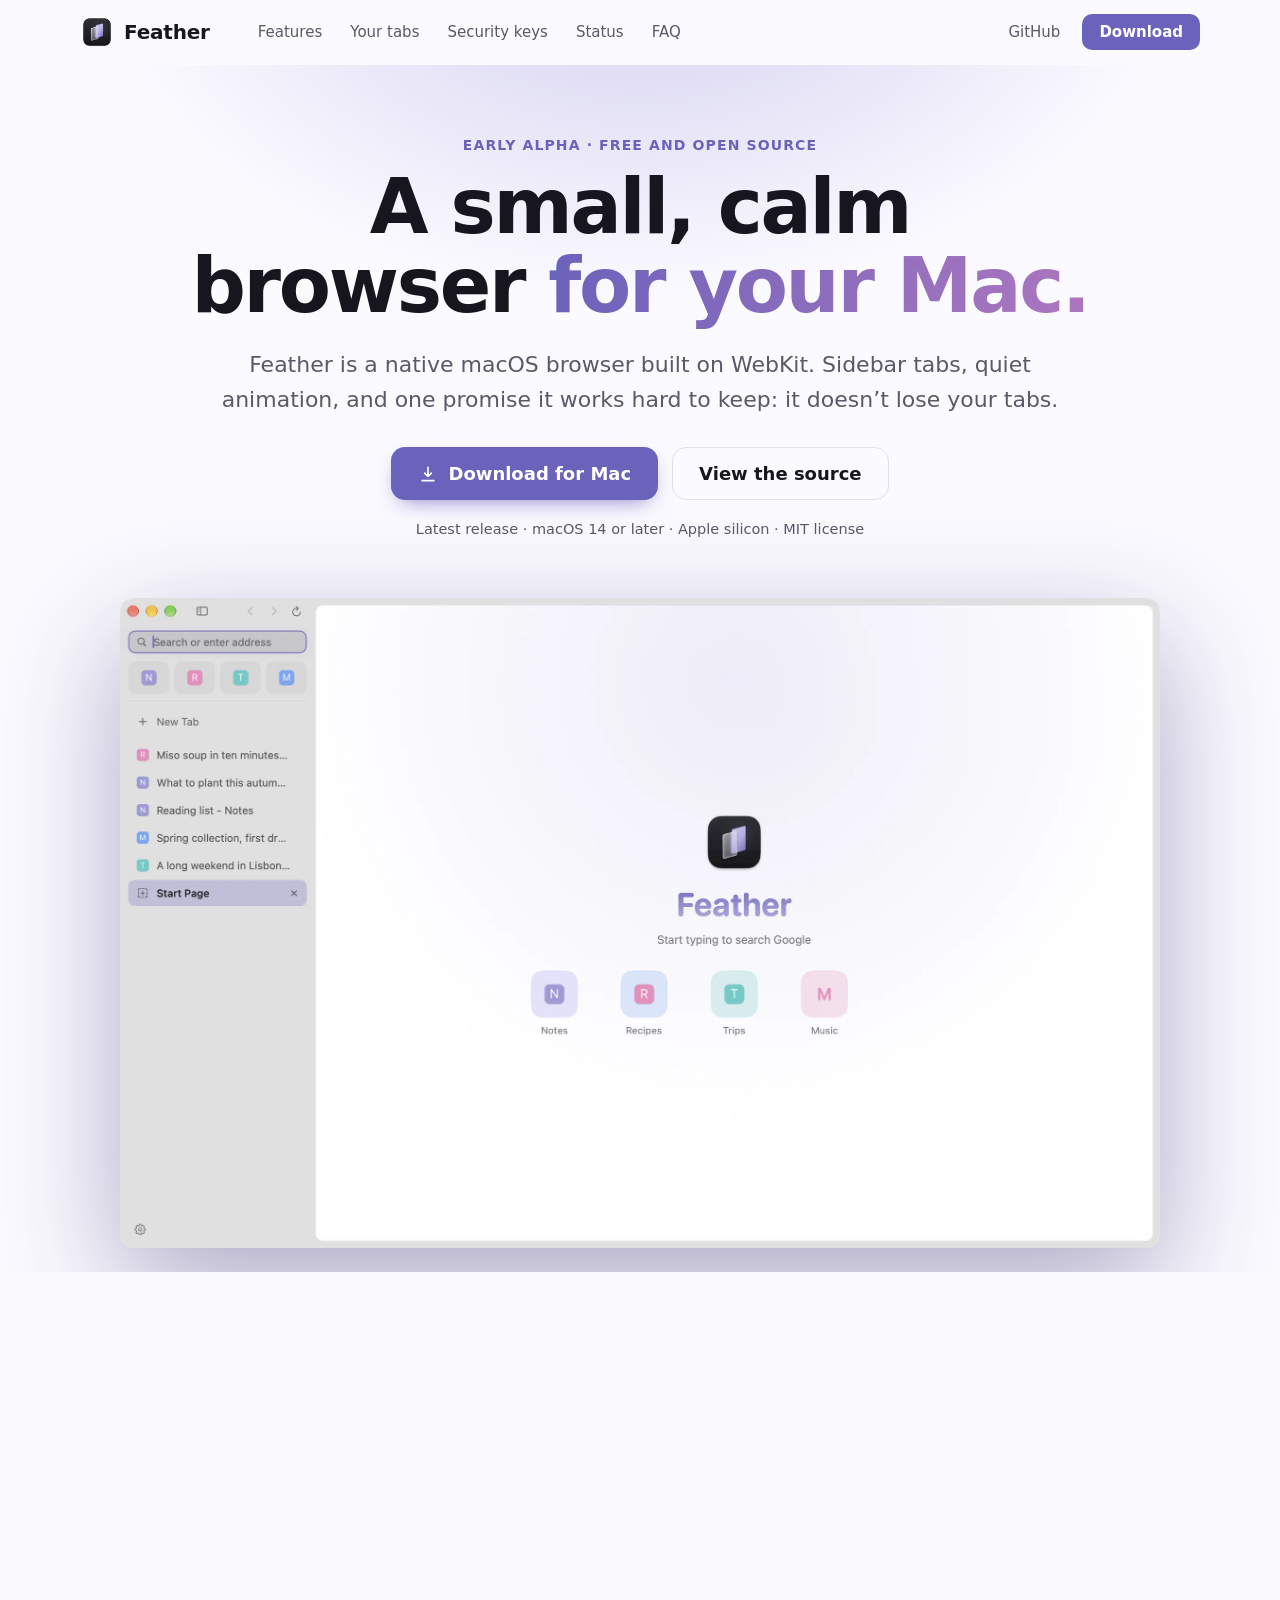
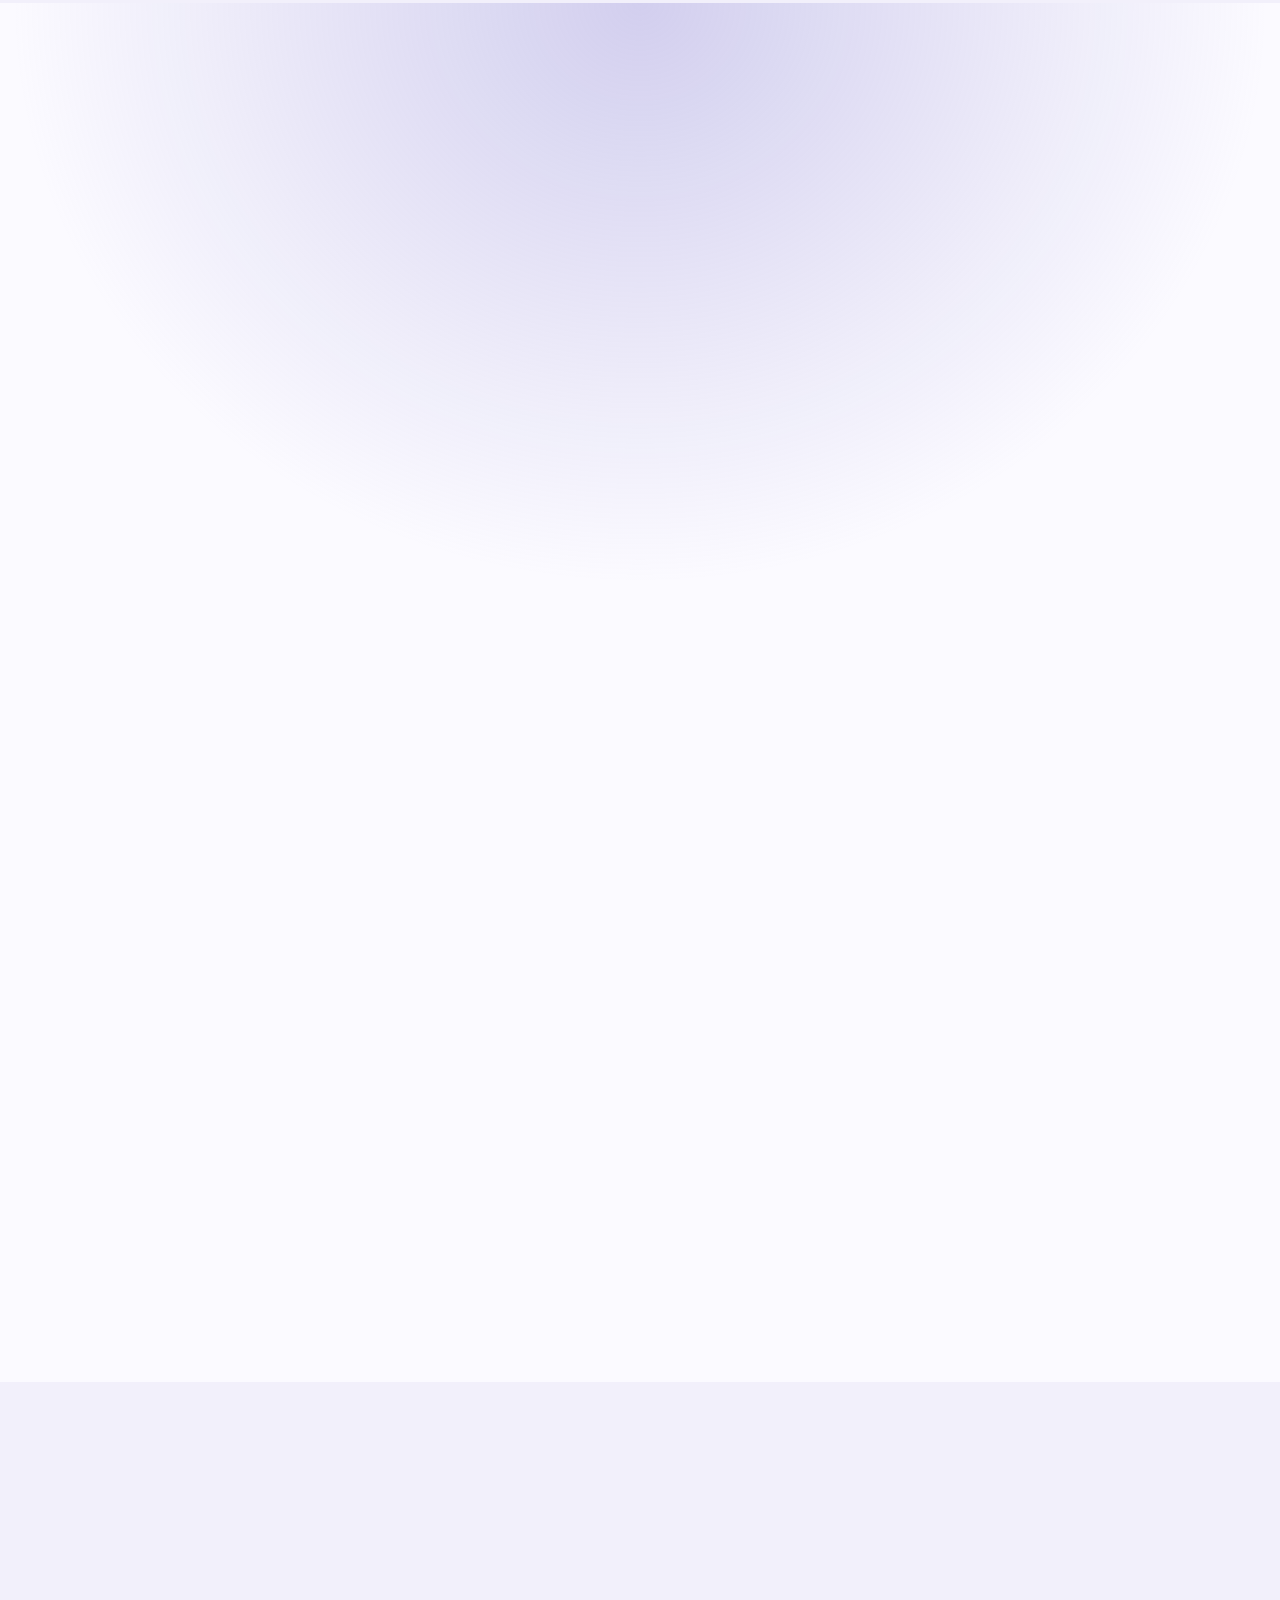
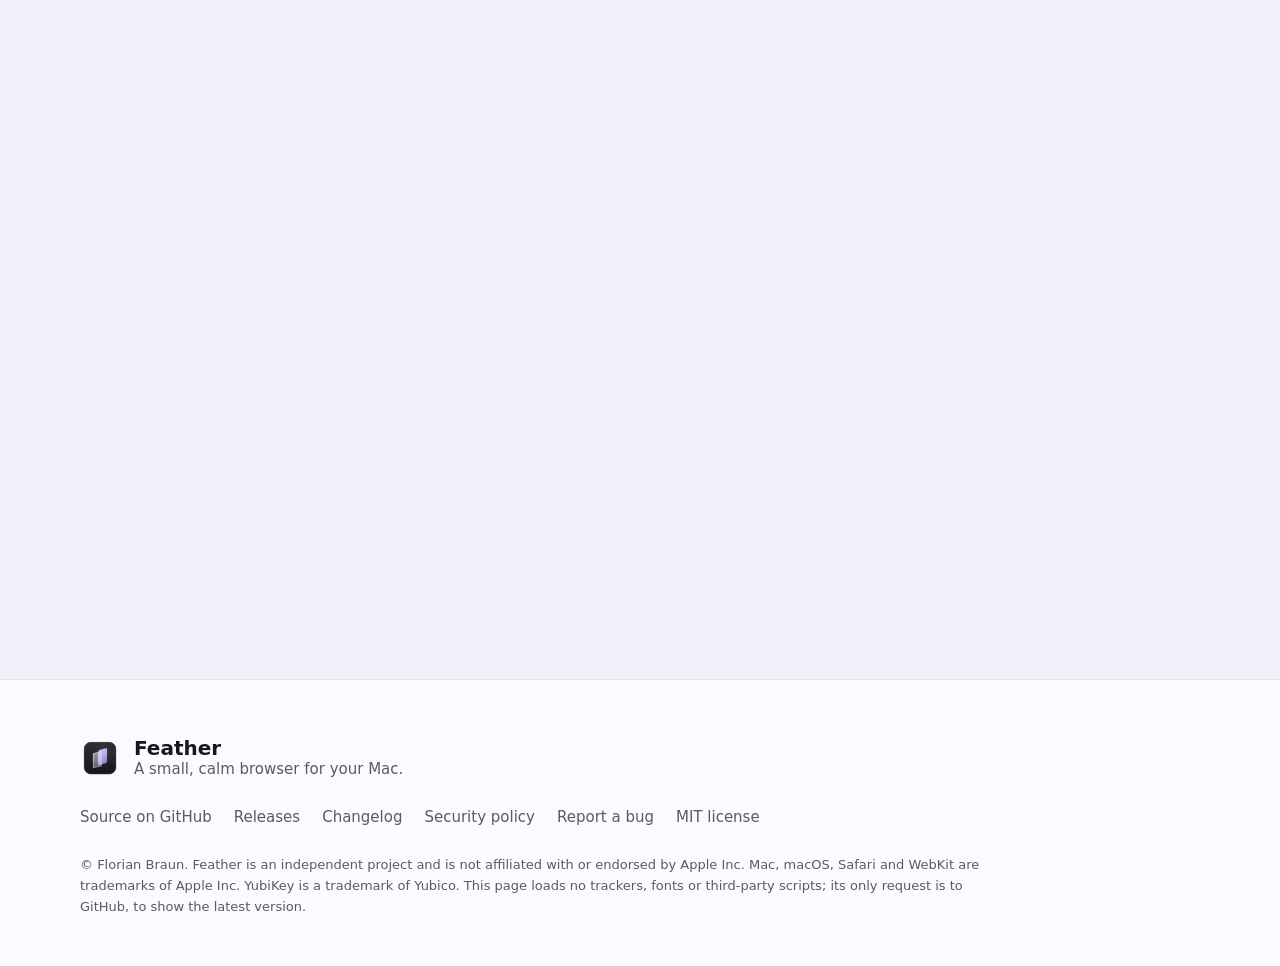
==== site/index.html @ 7b5c023a "Add the Feather website (GitHub Pages) site/ is a plain HTML/CSS/JS page (no frameworks, third-party" ====
<!doctype html>
<html lang="en">
<head>
<meta charset="utf-8">
<meta name="viewport" content="width=device-width, initial-scale=1">
<title>Feather: a small, calm browser for your Mac</title>
<meta name="description" content="Feather is a free, open-source macOS browser built on WebKit, with sidebar tabs, pinned tabs, USB security key support, and sessions designed never to lose your tabs. Early alpha.">
<meta http-equiv="Content-Security-Policy" content="default-src 'none'; img-src 'self'; style-src 'self'; script-src 'self'; connect-src https://api.github.com; base-uri 'none'; form-action 'none'">
<meta name="color-scheme" content="dark light">
<meta name="theme-color" content="#121216" media="(prefers-color-scheme: dark)">
<meta name="theme-color" content="#fbfaff" media="(prefers-color-scheme: light)">
<link rel="canonical" href="https://lumenworksco.github.io/-Feather/">
<link rel="icon" type="image/png" sizes="32x32" href="assets/favicon-32.png">
<link rel="apple-touch-icon" href="assets/apple-touch-icon.png">
<meta property="og:type" content="website">
<meta property="og:title" content="Feather: a small, calm browser for your Mac">
<meta property="og:description" content="Sidebar tabs, quiet animation, and sessions built never to lose your tabs. Free and open source. Early alpha for macOS 14+ on Apple silicon.">
<meta property="og:url" content="https://lumenworksco.github.io/-Feather/">
<meta property="og:image" content="https://lumenworksco.github.io/-Feather/assets/og-image.png">
<meta property="og:image:width" content="1200">
<meta property="og:image:height" content="630">
<meta name="twitter:card" content="summary_large_image">
<link rel="stylesheet" href="style.css">
<script src="boot.js"></script>
<script src="app.js" defer></script>
</head>
<body>
<a class="skip" href="#main">Skip to content</a>

<header class="top" id="top">
  <div class="wrap bar">
    <a class="brand" href="#top" aria-label="Feather, back to top">
      <img src="assets/icon-512.png" width="34" height="34" alt="">
      <span>Feather</span>
    </a>
    <nav aria-label="Main">
      <a href="#features">Features</a>
      <a href="#safety">Your tabs</a>
      <a href="#keys">Security keys</a>
      <a href="#status">Status</a>
      <a href="#faq">FAQ</a>
    </nav>
    <div class="bar-actions">
      <a class="ghost" href="https://github.com/lumenworksco/-Feather" rel="noopener">GitHub</a>
      <a class="btn small" href="#download">Download</a>
    </div>
  </div>
</header>

<main id="main">

<section class="hero">
  <div class="wrap">
    <p class="eyebrow reveal">Early alpha &middot; free and open source</p>
    <h1 class="reveal">A small, calm browser <span class="grad">for your Mac.</span></h1>
    <p class="lead reveal">Feather is a native macOS browser built on WebKit. Sidebar tabs, quiet animation, and one promise it works hard to keep: it doesn&rsquo;t lose your tabs.</p>
    <div class="cta reveal">
      <a class="btn big" href="https://github.com/lumenworksco/-Feather/releases/latest" data-dl rel="noopener">
        <svg viewBox="0 0 24 24" aria-hidden="true"><path d="M12 4v11m0 0-4-4m4 4 4-4M5 20h14"/></svg>
        <span data-dl-label>Download for Mac</span>
      </a>
      <a class="btn big quiet" href="https://github.com/lumenworksco/-Feather" rel="noopener">View the source</a>
    </div>
    <p class="meta reveal"><span data-version>Latest release</span> &middot; macOS 14 or later &middot; Apple silicon &middot; MIT license</p>

    <figure class="shot reveal">
      <picture>
        <source media="(prefers-color-scheme: dark)" srcset="assets/app-dark.webp">
        <img src="assets/app-light.webp" width="2200" height="1375" alt="The Feather window: a sidebar with a row of pinned tabs and a list of open tabs, and the start page showing the Feather icon and four bookmarks.">
      </picture>
    </figure>
  </div>
</section>

<section class="pillars wrap" aria-label="What Feather is about">
  <article class="pillar reveal">
    <div class="ico"><svg viewBox="0 0 24 24" aria-hidden="true"><path d="M12 3 5 6v5c0 4.5 3 8 7 10 4-2 7-5.5 7-10V6l-7-3Z"/><path d="m9 12 2 2 4-4"/></svg></div>
    <h2>It keeps your tabs</h2>
    <p>Quit, crash, force quit: your tabs, pins and history are saved within a fraction of a second, written safely, and backed up. They are there when you come back.</p>
  </article>
  <article class="pillar reveal">
    <div class="ico"><svg viewBox="0 0 24 24" aria-hidden="true"><path d="M12 3v4M12 17v4M3 12h4M17 12h4M6 6l2.5 2.5M15.5 15.5 18 18M18 6l-2.5 2.5M8.5 15.5 6 18"/></svg></div>
    <h2>Memory-conscious by design</h2>
    <p>Tabs you haven&rsquo;t looked at in a while are unloaded and reload when you return, never while playing media, using the camera, or holding text you haven&rsquo;t sent. <span class="soft">No benchmarks yet, so no claims.</span></p>
  </article>
  <article class="pillar reveal">
    <div class="ico"><svg viewBox="0 0 24 24" aria-hidden="true"><rect x="4" y="10" width="16" height="10" rx="3"/><path d="M8 10V7a4 4 0 0 1 8 0v3"/></svg></div>
    <h2>Native and private</h2>
    <p>Swift and SwiftUI on Apple&rsquo;s own WebKit. No accounts, no analytics, no telemetry, no third-party code. It runs inside the macOS App Sandbox.</p>
  </article>
</section>

<section class="section" id="features">
  <div class="wrap">
    <h2 class="section-title reveal">Everything you need, nothing in the way</h2>
    <p class="section-sub reveal">A focused set of features, done carefully.</p>
    <div class="grid">
      <article class="card reveal">
        <div class="ico"><svg viewBox="0 0 24 24" aria-hidden="true"><rect x="3" y="4" width="18" height="16" rx="3"/><path d="M9 4v16"/></svg></div>
        <h3>Sidebar and pinned tabs</h3>
        <p>Tabs live in a sidebar. Pinned tabs sit in an icon grid at the top: drag a tab onto it to pin, drag to reorder, drag back to unpin.</p>
      </article>
      <article class="card reveal">
        <div class="ico"><svg viewBox="0 0 24 24" aria-hidden="true"><rect x="3" y="7" width="18" height="10" rx="5"/><circle cx="8.5" cy="12" r="1.6"/><path d="M13 12h4"/></svg></div>
        <h3>One address bar</h3>
        <p>URLs and searches in one place. It takes focus on every new tab, and a click selects the whole address so you can just type.</p>
      </article>
      <article class="card reveal">
        <div class="ico"><svg viewBox="0 0 24 24" aria-hidden="true"><path d="M20 11a8 8 0 1 0-2.3 5.7"/><path d="M20 5v6h-6"/></svg></div>
        <h3>Crash-safe sessions</h3>
        <p>Rolling backups, quarantine for damaged files, and <em>History &gt; Restore Previous Session</em> to undo a mistaken mass-close.</p>
      </article>
      <article class="card reveal">
        <div class="ico"><svg viewBox="0 0 24 24" aria-hidden="true"><circle cx="8" cy="15" r="3.5"/><path d="m10.5 12.5 9.5-9.5M16 7l2.5 2.5M13.5 9.5 15 11"/></svg></div>
        <h3>USB security keys</h3>
        <p>Sign in and register with a YubiKey or other FIDO2 key, PIN included. Apple doesn&rsquo;t offer this to third-party browsers, so Feather speaks to the key itself.</p>
      </article>
      <article class="card reveal">
        <div class="ico"><svg viewBox="0 0 24 24" aria-hidden="true"><path d="M12 4v11m0 0-4-4m4 4 4-4M5 20h14"/></svg></div>
        <h3>Updates inside the app</h3>
        <p>Feather finds new versions, verifies the owner&rsquo;s signature, and installs with one click, then reopens with your tabs. Nothing happens without your click.</p>
      </article>
      <article class="card reveal">
        <div class="ico"><svg viewBox="0 0 24 24" aria-hidden="true"><circle cx="12" cy="12" r="4"/><path d="M12 3v2M12 19v2M3 12h2M19 12h2M5.6 5.6 7 7M17 17l1.4 1.4M18.4 5.6 17 7M7 17l-1.4 1.4"/></svg></div>
        <h3>Quiet, considered motion</h3>
        <p>Animations that respond to what you do, in light and dark. They switch off with macOS <em>Reduce Motion</em>.</p>
      </article>
      <article class="card reveal">
        <div class="ico"><svg viewBox="0 0 24 24" aria-hidden="true"><path d="m5 13 4 4L19 7"/></svg></div>
        <h3>The everyday basics</h3>
        <p>Bookmarks, local-only history, downloads, find in page, per-site zoom, printing, file upload, and camera, microphone and location prompts.</p>
      </article>
      <article class="card reveal">
        <div class="ico"><svg viewBox="0 0 24 24" aria-hidden="true"><circle cx="12" cy="12" r="9"/><path d="M3 12h18M12 3c3 3.2 3 14.8 0 18M12 3c-3 3.2-3 14.8 0 18"/></svg></div>
        <h3>Default-browser ready</h3>
        <p>Make Feather your default browser and links from other apps open in it. It opens local HTML files too.</p>
      </article>
    </div>
  </div>
</section>

<section class="section alt" id="safety">
  <div class="wrap split">
    <div>
      <p class="eyebrow reveal">The one thing it is serious about</p>
      <h2 class="section-title left reveal">Your tabs are not lost.</h2>
      <p class="section-sub left reveal">Browsers crash, Macs restart, batteries die. Feather is built around the idea that what you had open should still be there afterwards.</p>
      <ul class="ticks reveal">
        <li><strong>Saved almost instantly.</strong> Within about a quarter of a second of any change, and again on quit, sleep and shutdown.</li>
        <li><strong>Written safely.</strong> Each save goes to a temporary file, is forced to disk, read back and compared, and only then renamed into place.</li>
        <li><strong>Always a way back.</strong> The previous save is kept, backups roll every ten minutes and before a sudden drop in tab count.</li>
        <li><strong>Nothing unreadable is ever overwritten.</strong> A damaged file is set aside, Feather restores from the last good copy, and it tells you.</li>
        <li><strong>One bad tab costs one tab.</strong> A problem with a single entry never takes the rest down with it.</li>
      </ul>
    </div>
    <aside class="note reveal">
      <h3>Tested, and where the limits are</h3>
      <p>Tested by force-quitting, quitting, damaging the session files in a dozen different ways, and restoring copies of a real session.</p>
      <p>Not saved: text you typed into a web form but didn&rsquo;t send, and a page&rsquo;s JavaScript state. Not tested: a power cut in the middle of a save.</p>
    </aside>
  </div>
</section>

<section class="section" id="keys">
  <div class="wrap split flip">
    <figure class="keyshot reveal">
      <img src="assets/securitykey.webp" width="672" height="343" alt="Feather&rsquo;s security key sheet: a key icon, the words Insert your security key, the site that is asking, and a Cancel button.">
    </figure>
    <div>
      <p class="eyebrow reveal">Sign-in</p>
      <h2 class="section-title left reveal">Your YubiKey works here.</h2>
      <p class="section-sub left reveal">WebKit doesn&rsquo;t offer security keys to third-party browsers without an Apple entitlement. Feather talks to USB FIDO2 keys directly instead, and always shows which site is asking.</p>
      <ul class="ticks reveal">
        <li>Register and sign in with a USB security key, with or without a PIN.</li>
        <li>The site&rsquo;s identity is checked against the page&rsquo;s real address and the Public Suffix List, and only secure pages can ask.</li>
        <li>Wrong PINs are never retried for you, and the sheet shows how many attempts are left.</li>
      </ul>
      <p class="fine reveal">Tested with a real YubiKey (firmware 5.7.4), results verified by Yubico&rsquo;s python-fido2. iCloud passkeys, Touch ID, and NFC or Bluetooth keys are not supported; they need an Apple program Feather isn&rsquo;t part of.</p>
    </div>
  </div>
</section>

<section class="section alt" id="status">
  <div class="wrap">
    <h2 class="section-title reveal">An honest early alpha</h2>
    <p class="section-sub reveal">Feather is made by one person and tested on one Mac. Here is where it stands.</p>
    <div class="trio">
      <article class="panel good reveal">
        <h3>Works today</h3>
        <ul>
          <li>Daily browsing with sidebar and pinned tabs</li>
          <li>Crash-safe sessions and backups</li>
          <li>USB security keys, with PIN</li>
          <li>Signed in-app updates</li>
          <li>Bookmarks, history, downloads, find, zoom, print</li>
          <li>Dark and light, with considered motion</li>
        </ul>
      </article>
      <article class="panel reveal">
        <h3>Not built yet</h3>
        <ul>
          <li>Password manager and AutoFill</li>
          <li>Extensions</li>
          <li>Ad and tracker blocking</li>
          <li>Private browsing</li>
          <li>A download list, sync, multiple windows</li>
          <li>Intel Macs (Apple silicon only)</li>
        </ul>
      </article>
      <article class="panel reveal">
        <h3>Not tested</h3>
        <ul>
          <li>Other Macs and macOS versions (built for 14+, run on one)</li>
          <li>Memory use compared with other browsers</li>
          <li>Video calls and printing</li>
          <li>Apps installed from a browser download, when updating</li>
        </ul>
      </article>
    </div>
  </div>
</section>

<section class="section download" id="download">
  <div class="wrap">
    <div class="dl-card reveal">
      <img src="assets/icon-512.png" width="96" height="96" alt="" class="dl-icon">
      <h2>Get Feather</h2>
      <p class="dl-version"><strong data-version>Latest release</strong><span data-size></span><span data-date></span></p>
      <div class="cta center">
        <a class="btn big" href="https://github.com/lumenworksco/-Feather/releases/latest" data-dl rel="noopener">
          <svg viewBox="0 0 24 24" aria-hidden="true"><path d="M12 4v11m0 0-4-4m4 4 4-4M5 20h14"/></svg>
          <span data-dl-label>Download for Mac</span>
        </a>
      </div>
      <p class="fine">Free &middot; MIT license &middot; macOS 14 or later &middot; Apple silicon only</p>
      <p class="sha" data-sha-row hidden>SHA-256 <code data-sha></code> <button type="button" class="copy" data-copy>Copy</button></p>
    </div>

    <div class="steps">
      <h3 class="reveal">Opening it the first time</h3>
      <p class="reveal">Feather is signed ad hoc and not notarized, because notarization needs a paid Apple Developer account. macOS will say it can&rsquo;t verify the app, and asks you once to allow it.</p>
      <ol class="reveal">
        <li><span>1</span><div><strong>Unzip and move it.</strong> Drag <em>Feather.app</em> to your Applications folder.</div></li>
        <li><span>2</span><div><strong>Try to open it once.</strong> macOS will refuse and say it can&rsquo;t be verified.</div></li>
        <li><span>3</span><div><strong>Allow it.</strong> Open <em>System Settings &gt; Privacy &amp; Security</em>, scroll to the message about Feather, and click <em>Open Anyway</em>.</div></li>
      </ol>
      <div class="two">
        <div class="mini reveal">
          <h4>Already using Feather?</h4>
          <p>Choose <em>Feather &gt; Check for Updates&hellip;</em>. From version 0.1.3, Feather updates itself with one click.</p>
        </div>
        <div class="mini reveal">
          <h4>Prefer to build it yourself?</h4>
          <p>You need Xcode and <a href="https://github.com/yonaskolb/XcodeGen" rel="noopener">XcodeGen</a>.</p>
          <pre><code>git clone https://github.com/lumenworksco/-Feather.git Feather
cd Feather
xcodegen generate
xcodebuild -project Feather.xcodeproj \
  -scheme Feather -configuration Release \
  -derivedDataPath build build</code></pre>
        </div>
      </div>
    </div>
  </div>
</section>

<section class="section alt" id="faq">
  <div class="wrap narrow">
    <h2 class="section-title reveal">Questions</h2>
    <div class="faq">
      <details class="reveal"><summary>Is Feather free?</summary><p>Yes. It is open source under the MIT license, with no accounts, ads or paid tier.</p></details>
      <details class="reveal"><summary>Is it safe to run an app macOS can&rsquo;t verify?</summary><p>macOS shows that warning because Apple hasn&rsquo;t reviewed the app, not because anything was found wrong with it. The honest answer is that you are trusting an individual developer. You can check the SHA-256 shown above, read every line of the source, or build Feather yourself with the steps above. Updates are signed with a key only the developer holds.</p></details>
      <details class="reveal"><summary>Is it built on Chrome or Firefox?</summary><p>No. Feather uses WebKit, the same engine as Safari, through Apple&rsquo;s own <code>WKWebView</code>. The browser around it is written in Swift and SwiftUI.</p></details>
      <details class="reveal"><summary>What does Feather send over the network?</summary><p>The pages you open. It also downloads the small icon of each site you visit, to show it in your tabs, and asks GitHub for the newest release about once a day (you can switch that off in Settings). The address bar searches Google. There are no analytics, accounts or telemetry. Tabs, history and bookmarks stay on your Mac.</p></details>
      <details class="reveal"><summary>Will it support extensions or passwords?</summary><p>Not yet. A password manager, ad and tracker blocking, private browsing and extensions are all on the list, in no promised order.</p></details>
      <details class="reveal"><summary>Why only Apple silicon and macOS 14?</summary><p>It is built and tested on a single Apple silicon Mac, and Feather doesn&rsquo;t offer an Intel build yet. It is meant to run on macOS 14 or later but hasn&rsquo;t been tried on other versions.</p></details>
      <details class="reveal"><summary>Is it lighter than Safari or Chrome?</summary><p>It is designed to be easy on memory, with unloading of tabs you aren&rsquo;t using, but nobody has measured it against other browsers yet. Until that is done, Feather makes no claim.</p></details>
      <details class="reveal"><summary>How do updates work, and can I trust them?</summary><p>Each release carries a manifest signed with a private key kept only by the developer. Feather has the matching public key built in and ignores anything that doesn&rsquo;t verify, so a compromised download page alone can&rsquo;t push an update. A small helper installs it after checking everything again, and rolls back if the new version doesn&rsquo;t start. See the <a href="https://github.com/lumenworksco/-Feather#updates" rel="noopener">README</a> for the details.</p></details>
      <details class="reveal"><summary>I found a bug, or a security problem.</summary><p>Bugs are welcome as <a href="https://github.com/lumenworksco/-Feather/issues" rel="noopener">issues on GitHub</a>. For security problems, please use GitHub&rsquo;s private <em>Report a vulnerability</em> option on the repository&rsquo;s Security tab instead of a public issue.</p></details>
    </div>
  </div>
</section>

</main>

<footer class="foot">
  <div class="wrap">
    <div class="foot-brand">
      <img src="assets/icon-512.png" width="40" height="40" alt="">
      <div><strong>Feather</strong><span>A small, calm browser for your Mac.</span></div>
    </div>
    <nav aria-label="Project links">
      <a href="https://github.com/lumenworksco/-Feather" rel="noopener">Source on GitHub</a>
      <a href="https://github.com/lumenworksco/-Feather/releases" rel="noopener">Releases</a>
      <a href="https://github.com/lumenworksco/-Feather/blob/main/CHANGELOG.md" rel="noopener">Changelog</a>
      <a href="https://github.com/lumenworksco/-Feather/blob/main/SECURITY.md" rel="noopener">Security policy</a>
      <a href="https://github.com/lumenworksco/-Feather/issues" rel="noopener">Report a bug</a>
      <a href="https://github.com/lumenworksco/-Feather/blob/main/LICENSE" rel="noopener">MIT license</a>
    </nav>
    <p class="legal">&copy; Florian Braun. Feather is an independent project and is not affiliated with or endorsed by Apple Inc. Mac, macOS, Safari and WebKit are trademarks of Apple Inc. YubiKey is a trademark of Yubico. This page loads no trackers, fonts or third-party scripts; its only request is to GitHub, to show the latest version.</p>
  </div>
</footer>

</body>
</html>
---- site/style.css ----
/* Feather website. No frameworks, no web fonts, no third-party anything.
   Tokens first; both themes follow the system setting. */
:root {
  color-scheme: light dark;
  --bg: #fbfaff;
  --bg-alt: #f2f0fb;
  --surface: #ffffff;
  --surface-2: #f4f2fc;
  --text: #17161f;
  --muted: #5b5968;
  --border: rgba(40, 32, 90, .12);
  --accent: #6a62bb;          /* links, icons: 5.3:1 on --bg */
  --accent-soft: rgba(106, 98, 187, .12);
  --btn: #6a62bb;
  --btn-text: #ffffff;
  --btn-hover: #5a52ab;
  --glow: rgba(160, 154, 218, .45);
  --shadow: 0 24px 60px -18px rgba(60, 50, 140, .35), 0 8px 24px -12px rgba(40, 30, 100, .25);
  --radius: 18px;
  --display: ui-rounded, "SF Pro Rounded", system-ui, -apple-system, "Segoe UI", sans-serif;
  --body: system-ui, -apple-system, "Segoe UI", Roboto, sans-serif;
  --mono: ui-monospace, "SF Mono", Menlo, Consolas, monospace;
}
@media (prefers-color-scheme: dark) {
  :root {
    --bg: #121216;
    --bg-alt: #17171d;
    --surface: #1c1c23;
    --surface-2: #23232c;
    --text: #ececf2;
    --muted: #a6a6b4;
    --border: rgba(255, 255, 255, .10);
    --accent: #a09ada;
    --accent-soft: rgba(160, 154, 218, .14);
    --btn: #a09ada;
    --btn-text: #14131c;
    --btn-hover: #b2adea;
    --glow: rgba(120, 110, 210, .38);
    --shadow: 0 30px 70px -20px rgba(0, 0, 0, .7), 0 10px 30px -14px rgba(0, 0, 0, .6);
  }
}

*, *::before, *::after { box-sizing: border-box; }
html { scroll-behavior: smooth; scroll-padding-top: 76px; -webkit-text-size-adjust: 100%; }
body { margin: 0; background: var(--bg); color: var(--text); font: 17px/1.6 var(--body); -webkit-font-smoothing: antialiased; }
img { max-width: 100%; height: auto; display: block; }
a { color: var(--accent); text-underline-offset: 3px; }
a:hover { text-decoration-thickness: 2px; }
code, pre { font-family: var(--mono); }
:focus-visible { outline: 3px solid var(--accent); outline-offset: 3px; border-radius: 6px; }
[hidden] { display: none !important; }

.wrap { width: min(1120px, 100% - 48px); margin-inline: auto; }
.wrap.narrow { width: min(780px, 100% - 48px); }
.skip { position: absolute; left: 12px; top: -60px; background: var(--btn); color: var(--btn-text); padding: 10px 16px; border-radius: 10px; z-index: 50; transition: top .15s; }
.skip:focus { top: 12px; }

/* ---------- header ---------- */
.top { position: sticky; top: 0; z-index: 20; backdrop-filter: saturate(1.4) blur(16px); -webkit-backdrop-filter: saturate(1.4) blur(16px); background: color-mix(in srgb, var(--bg) 78%, transparent); border-bottom: 1px solid transparent; transition: border-color .2s; }
.top.scrolled { border-bottom-color: var(--border); }
.bar { display: flex; align-items: center; gap: 24px; height: 64px; }
.brand { display: flex; align-items: center; gap: 10px; color: var(--text); text-decoration: none; font: 700 20px var(--display); letter-spacing: -.01em; }
.brand img { border-radius: 9px; }
.bar nav { display: flex; gap: 4px; margin-left: 12px; }
.bar nav a { color: var(--muted); text-decoration: none; padding: 8px 12px; border-radius: 10px; font-size: 15px; transition: color .15s, background .15s; }
.bar nav a:hover { color: var(--text); background: var(--accent-soft); }
.bar-actions { margin-left: auto; display: flex; align-items: center; gap: 10px; }
.ghost { color: var(--muted); text-decoration: none; padding: 8px 12px; border-radius: 10px; font-size: 15px; }
.ghost:hover { color: var(--text); background: var(--accent-soft); }

/* ---------- buttons ---------- */
.btn { display: inline-flex; align-items: center; justify-content: center; gap: 10px; background: var(--btn); color: var(--btn-text); font: 600 16px var(--body); text-decoration: none; padding: 11px 20px; border-radius: 12px; border: 1px solid transparent; transition: background .15s, transform .15s, box-shadow .15s; box-shadow: 0 8px 22px -10px var(--btn); }
.btn:hover { background: var(--btn-hover); text-decoration: none; transform: translateY(-1px); }
.btn:active { transform: translateY(0) scale(.985); }
.btn svg { width: 20px; height: 20px; fill: none; stroke: currentColor; stroke-width: 2; stroke-linecap: round; stroke-linejoin: round; }
.btn.small { padding: 8px 16px; font-size: 15px; border-radius: 10px; box-shadow: none; }
.btn.big { padding: 15px 26px; font-size: 18px; border-radius: 14px; }
.btn.quiet { background: transparent; color: var(--text); border-color: var(--border); box-shadow: none; }
.btn.quiet:hover { background: var(--accent-soft); }

/* ---------- hero ---------- */
.hero { position: relative; text-align: center; padding: 72px 0 24px; overflow: clip; }
.hero::before { content: ""; position: absolute; inset: -120px 0 auto; height: 720px; background: radial-gradient(60% 70% at 50% 0%, var(--glow), transparent 70%); pointer-events: none; }
.hero .wrap { position: relative; }
.eyebrow { font: 600 14px var(--body); letter-spacing: .08em; text-transform: uppercase; color: var(--accent); margin: 0 0 14px; }
h1 { font: 800 clamp(40px, 7vw, 76px)/1.04 var(--display); letter-spacing: -.03em; margin: 0 auto 22px; max-width: 19ch; text-wrap: balance; }
.grad { background: linear-gradient(100deg, var(--accent), color-mix(in srgb, var(--accent) 55%, #ff8fc4)); -webkit-background-clip: text; background-clip: text; color: transparent; }
.lead { font-size: clamp(18px, 2.2vw, 22px); color: var(--muted); max-width: 40em; margin: 0 auto 30px; text-wrap: pretty; }
.cta { display: flex; flex-wrap: wrap; gap: 14px; justify-content: center; }
.meta { color: var(--muted); font-size: 14.5px; margin: 18px 0 0; }
.shot { margin: 56px auto 0; max-width: 1040px; }
.shot img { width: 100%; filter: drop-shadow(0 40px 60px rgba(30, 20, 90, .35)); }
@media (prefers-color-scheme: dark) { .shot img { filter: drop-shadow(0 40px 70px rgba(0, 0, 0, .65)); } }

/* ---------- generic sections ---------- */
.section { padding: 104px 0; }
.section.alt { background: var(--bg-alt); }
.section-title { font: 800 clamp(30px, 4.4vw, 46px)/1.1 var(--display); letter-spacing: -.025em; text-align: center; margin: 0 0 14px; text-wrap: balance; }
.section-title.left, .section-sub.left { text-align: left; }
.section-sub { text-align: center; color: var(--muted); font-size: 19px; max-width: 36em; margin: 0 auto 48px; text-wrap: pretty; }
.section-sub.left { margin: 0 0 26px; }
h2, h3, h4 { text-wrap: balance; }
.fine { color: var(--muted); font-size: 14.5px; }
.soft { color: var(--muted); }

.ico { width: 46px; height: 46px; border-radius: 13px; display: grid; place-items: center; background: var(--accent-soft); color: var(--accent); margin-bottom: 16px; }
.ico svg { width: 24px; height: 24px; fill: none; stroke: currentColor; stroke-width: 1.7; stroke-linecap: round; stroke-linejoin: round; }

.pillars { display: grid; grid-template-columns: repeat(3, 1fr); gap: 22px; padding-top: 56px; }
.pillar { padding: 8px 6px; }
.pillar h2 { font: 700 22px var(--display); margin: 0 0 8px; letter-spacing: -.01em; }
.pillar p { color: var(--muted); margin: 0; }

.grid { display: grid; grid-template-columns: repeat(4, 1fr); gap: 18px; }
.card { background: var(--surface); border: 1px solid var(--border); border-radius: var(--radius); padding: 24px; transition: transform .25s, box-shadow .25s, border-color .25s; }
.card:hover { transform: translateY(-4px); box-shadow: var(--shadow); border-color: color-mix(in srgb, var(--accent) 35%, var(--border)); }
.card h3 { font: 700 18px var(--display); margin: 0 0 8px; letter-spacing: -.005em; }
.card p { margin: 0; color: var(--muted); font-size: 15.5px; line-height: 1.55; }

.split { display: grid; grid-template-columns: 1.15fr .85fr; gap: 64px; align-items: center; }
.split.flip { grid-template-columns: .85fr 1.15fr; }
.split .eyebrow { margin-bottom: 10px; }
.ticks { list-style: none; padding: 0; margin: 0; display: grid; gap: 14px; }
.ticks li { position: relative; padding-left: 34px; color: var(--muted); }
.ticks li strong { color: var(--text); }
.ticks li::before { content: ""; position: absolute; left: 0; top: 5px; width: 20px; height: 20px; border-radius: 50%; background: var(--accent-soft); }
.ticks li::after { content: ""; position: absolute; left: 7px; top: 9px; width: 6px; height: 11px; border: solid var(--accent); border-width: 0 2.4px 2.4px 0; transform: rotate(40deg) scale(.7); transform-origin: 50% 60%; }
.note { background: var(--surface); border: 1px solid var(--border); border-radius: var(--radius); padding: 28px; box-shadow: var(--shadow); }
.note h3 { font: 700 20px var(--display); margin: 0 0 12px; }
.note p { color: var(--muted); margin: 0 0 12px; font-size: 16px; }
.note p:last-child { margin: 0; }
.keyshot { margin: 0; display: grid; place-items: center; padding: 40px 20px; border-radius: 28px; background: radial-gradient(70% 80% at 50% 40%, var(--glow), transparent 75%), var(--surface-2); border: 1px solid var(--border); }
.keyshot img { width: min(100%, 520px); filter: drop-shadow(0 24px 40px rgba(20, 10, 70, .45)); }
.split > div > .fine { margin-top: 20px; }

/* ---------- status ---------- */
.trio { display: grid; grid-template-columns: repeat(3, 1fr); gap: 18px; }
.panel { background: var(--surface); border: 1px solid var(--border); border-radius: var(--radius); padding: 26px; }
.panel.good { border-color: color-mix(in srgb, var(--accent) 45%, var(--border)); }
.panel h3 { font: 700 19px var(--display); margin: 0 0 14px; }
.panel ul { list-style: none; padding: 0; margin: 0; display: grid; gap: 10px; }
.panel li { padding-left: 20px; position: relative; color: var(--muted); font-size: 15.5px; }
.panel li::before { content: ""; position: absolute; left: 2px; top: .62em; width: 7px; height: 7px; border-radius: 50%; background: var(--accent); opacity: .7; }

/* ---------- download ---------- */
.download { background: radial-gradient(70% 60% at 50% 0%, var(--glow), transparent 70%), var(--bg); }
.dl-card { text-align: center; background: color-mix(in srgb, var(--surface) 88%, transparent); border: 1px solid var(--border); border-radius: 28px; padding: 48px 32px; box-shadow: var(--shadow); max-width: 640px; margin: 0 auto 64px; backdrop-filter: blur(8px); }
.dl-icon { margin: 0 auto 14px; border-radius: 22px; box-shadow: 0 14px 30px -12px rgba(30, 20, 90, .55); }
.dl-card h2 { font: 800 36px var(--display); letter-spacing: -.02em; margin: 0 0 6px; }
.dl-version { margin: 0 0 22px; color: var(--muted); }
.dl-version span::before { content: " \00b7  "; }
.dl-version span:empty::before { content: ""; }
.cta.center { justify-content: center; margin-bottom: 14px; }
.sha { margin: 18px 0 0; font-size: 13.5px; color: var(--muted); display: flex; flex-wrap: wrap; gap: 8px; justify-content: center; align-items: center; }
.sha code { background: var(--surface-2); border: 1px solid var(--border); padding: 3px 8px; border-radius: 8px; font-size: 12px; word-break: break-all; color: var(--text); }
.copy { font: 600 13px var(--body); color: var(--accent); background: transparent; border: 1px solid var(--border); padding: 3px 10px; border-radius: 8px; cursor: pointer; }
.copy:hover { background: var(--accent-soft); }

.steps { max-width: 860px; margin: 0 auto; }
.steps h3 { font: 800 28px var(--display); letter-spacing: -.015em; margin: 0 0 10px; text-align: center; }
.steps > p { color: var(--muted); text-align: center; max-width: 40em; margin: 0 auto 28px; }
.steps ol { list-style: none; padding: 0; margin: 0 0 40px; display: grid; gap: 12px; }
.steps ol li { display: flex; gap: 16px; align-items: flex-start; background: var(--surface); border: 1px solid var(--border); border-radius: 16px; padding: 16px 20px; }
.steps ol li span { flex: none; width: 32px; height: 32px; border-radius: 50%; display: grid; place-items: center; background: var(--accent-soft); color: var(--accent); font: 700 15px var(--display); }
.two { display: grid; grid-template-columns: 1fr 1fr; gap: 18px; }
.mini { background: var(--surface); border: 1px solid var(--border); border-radius: var(--radius); padding: 22px; }
.mini h4 { font: 700 17px var(--display); margin: 0 0 8px; }
.mini p { margin: 0 0 10px; color: var(--muted); font-size: 15.5px; }
pre { margin: 12px 0 0; background: var(--surface-2); border: 1px solid var(--border); border-radius: 12px; padding: 14px 16px; overflow-x: auto; font-size: 12.5px; line-height: 1.6; color: var(--text); }

/* ---------- faq ---------- */
.faq { display: grid; gap: 10px; margin-top: 36px; }
details { background: var(--surface); border: 1px solid var(--border); border-radius: 16px; transition: border-color .2s; }
details[open] { border-color: color-mix(in srgb, var(--accent) 40%, var(--border)); }
summary { cursor: pointer; list-style: none; padding: 18px 54px 18px 22px; font: 600 17px var(--display); position: relative; }
summary::-webkit-details-marker { display: none; }
summary::after { content: ""; position: absolute; right: 22px; top: 50%; width: 9px; height: 9px; border: solid var(--muted); border-width: 0 2px 2px 0; transform: translateY(-70%) rotate(45deg); transition: transform .25s; }
details[open] summary::after { transform: translateY(-30%) rotate(225deg); }
details p { margin: 0; padding: 0 22px 20px; color: var(--muted); }

/* ---------- footer ---------- */
.foot { border-top: 1px solid var(--border); padding: 56px 0 48px; }
.foot .wrap { display: grid; gap: 26px; }
.foot-brand { display: flex; align-items: center; gap: 14px; }
.foot-brand img { border-radius: 11px; }
.foot-brand div { display: grid; line-height: 1.3; }
.foot-brand strong { font: 700 20px var(--display); }
.foot-brand span { color: var(--muted); font-size: 15px; }
.foot nav { display: flex; flex-wrap: wrap; gap: 6px 22px; }
.foot nav a { color: var(--muted); text-decoration: none; font-size: 15px; }
.foot nav a:hover { color: var(--text); text-decoration: underline; }
.legal { color: var(--muted); font-size: 13px; max-width: 70em; margin: 0; }

/* ---------- motion (only if the visitor allows it) ---------- */
@media (prefers-reduced-motion: no-preference) {
  .js .reveal { opacity: 0; transform: translateY(22px); transition: opacity .7s cubic-bezier(.2, .7, .2, 1), transform .7s cubic-bezier(.2, .7, .2, 1); transition-delay: var(--d, 0s); }
  .js .reveal.in { opacity: 1; transform: none; }
  .js .hero .reveal:nth-child(1) { --d: 0s; } .js .hero .reveal:nth-child(2) { --d: .06s; } .js .hero .reveal:nth-child(3) { --d: .12s; }
  .js .hero .reveal:nth-child(4) { --d: .18s; } .js .hero .reveal:nth-child(5) { --d: .24s; }
  .js .hero .shot.reveal { transform: translateY(46px) scale(.975); transition-duration: 1.1s; --d: .3s; }
  .js .hero .shot.reveal.in { transform: none; }
  .js .grid .reveal:nth-child(4n+2), .js .pillars .reveal:nth-child(2), .js .trio .reveal:nth-child(2) { --d: .08s; }
  .js .grid .reveal:nth-child(4n+3), .js .pillars .reveal:nth-child(3), .js .trio .reveal:nth-child(3) { --d: .16s; }
  .js .grid .reveal:nth-child(4n+4) { --d: .24s; }
}
@media (prefers-reduced-motion: reduce) { html { scroll-behavior: auto; } .btn, .card { transition: none; } }

/* ---------- smaller screens ---------- */
@media (max-width: 980px) {
  .grid { grid-template-columns: repeat(2, 1fr); }
  .split, .split.flip { grid-template-columns: 1fr; gap: 36px; }
  .split.flip .keyshot { order: 2; }
  .trio, .pillars { grid-template-columns: 1fr; }
  .bar nav { display: none; }
}
@media (max-width: 640px) {
  body { font-size: 16px; }
  .wrap, .wrap.narrow { width: calc(100% - 32px); }
  .section { padding: 72px 0; }
  .grid, .two { grid-template-columns: 1fr; }
  .hero { padding-top: 44px; }
  .ghost { display: none; }
  .btn.big { width: 100%; }
  .cta { flex-direction: column; align-items: stretch; }
  .dl-card { padding: 36px 20px; }
  summary { font-size: 16px; }
}

/* ---------- 404 ---------- */
.nf { padding: 120px 0; }
.nf img { margin: 0 auto 24px; border-radius: 20px; }
.nf h1 { font-size: 44px; }
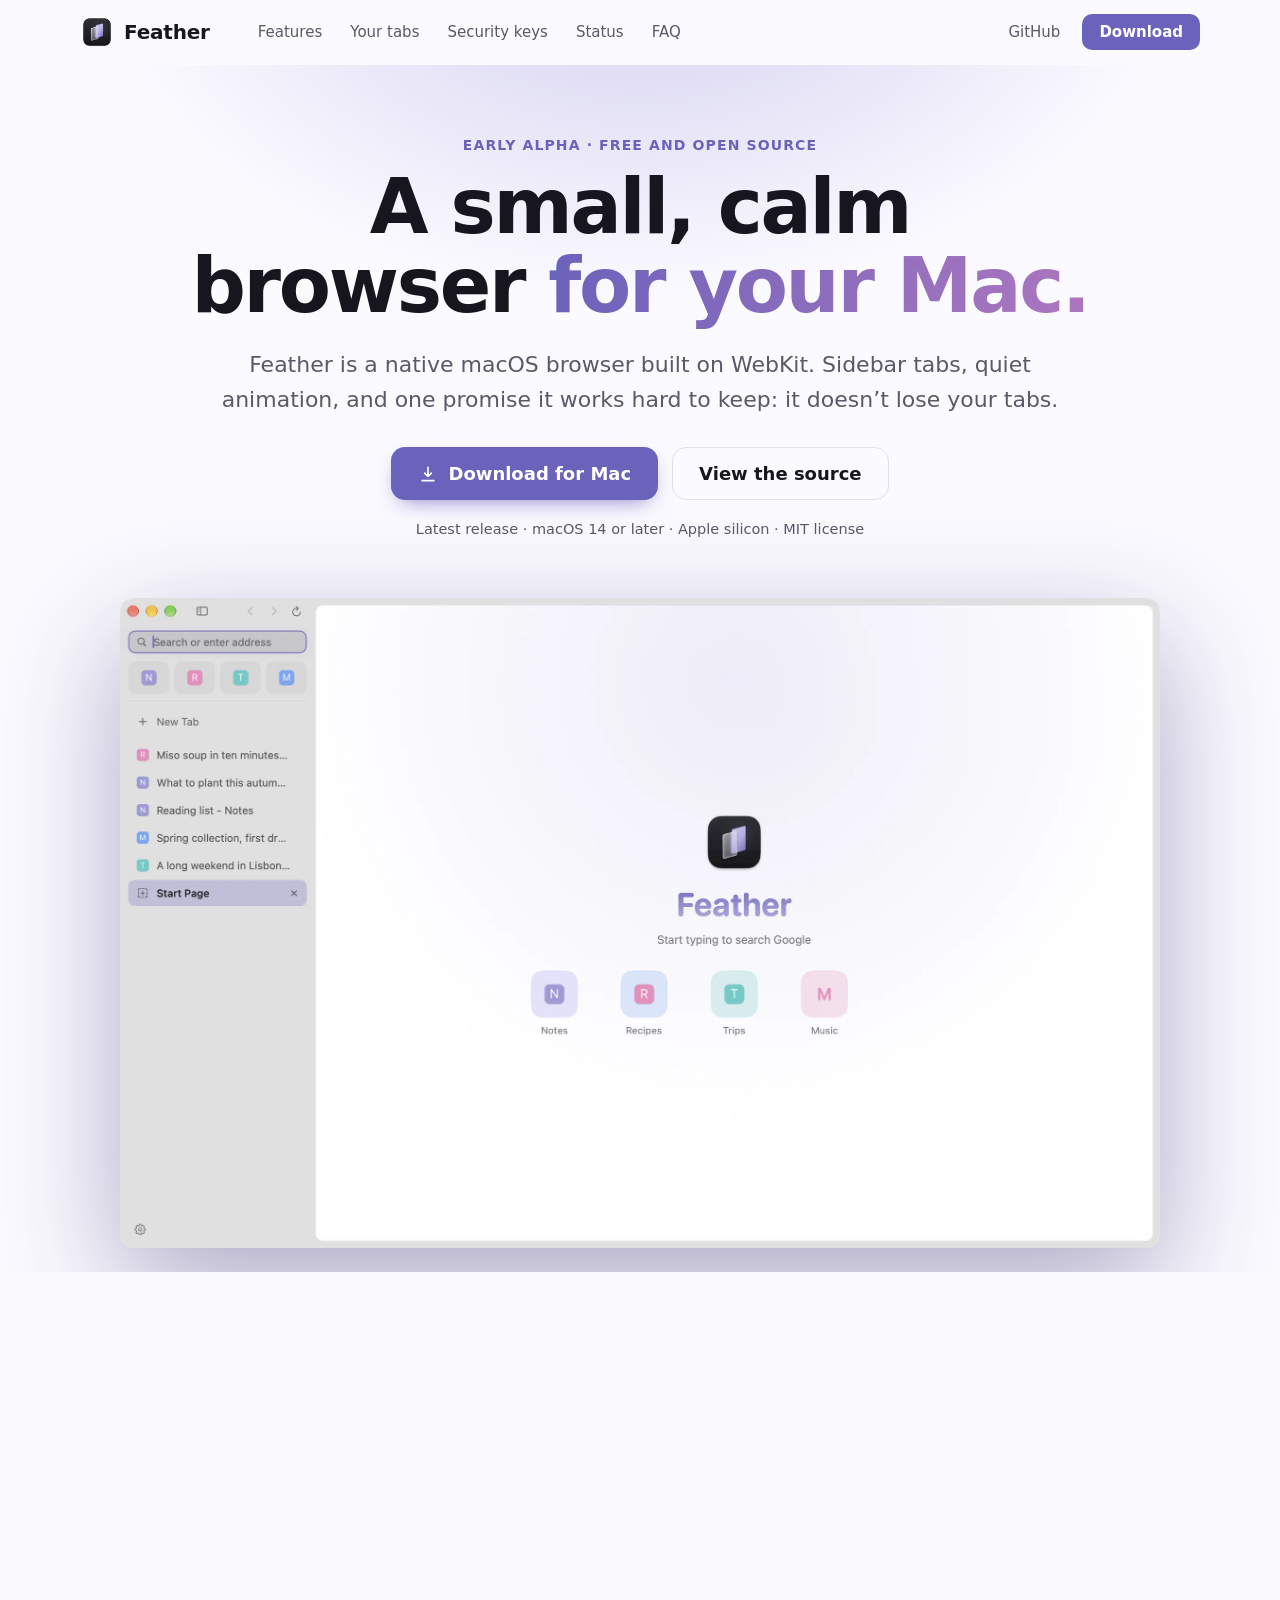
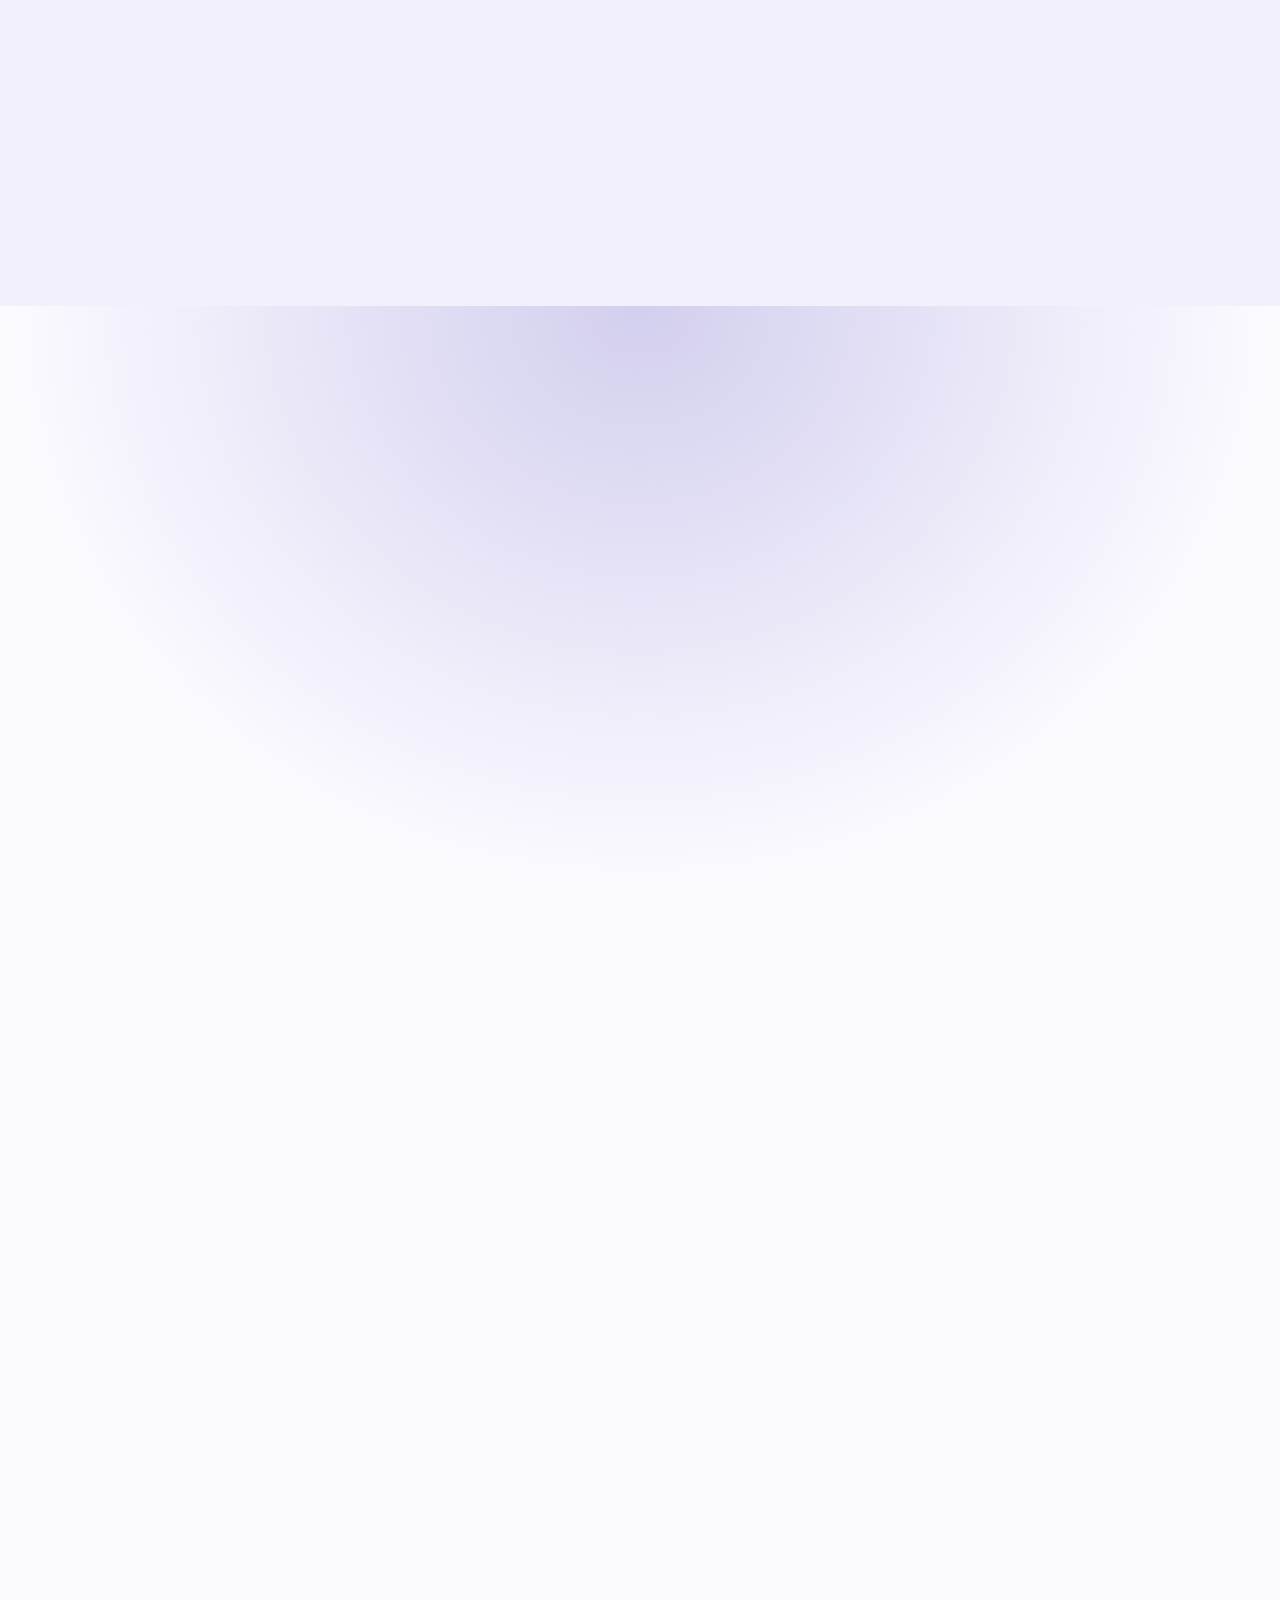
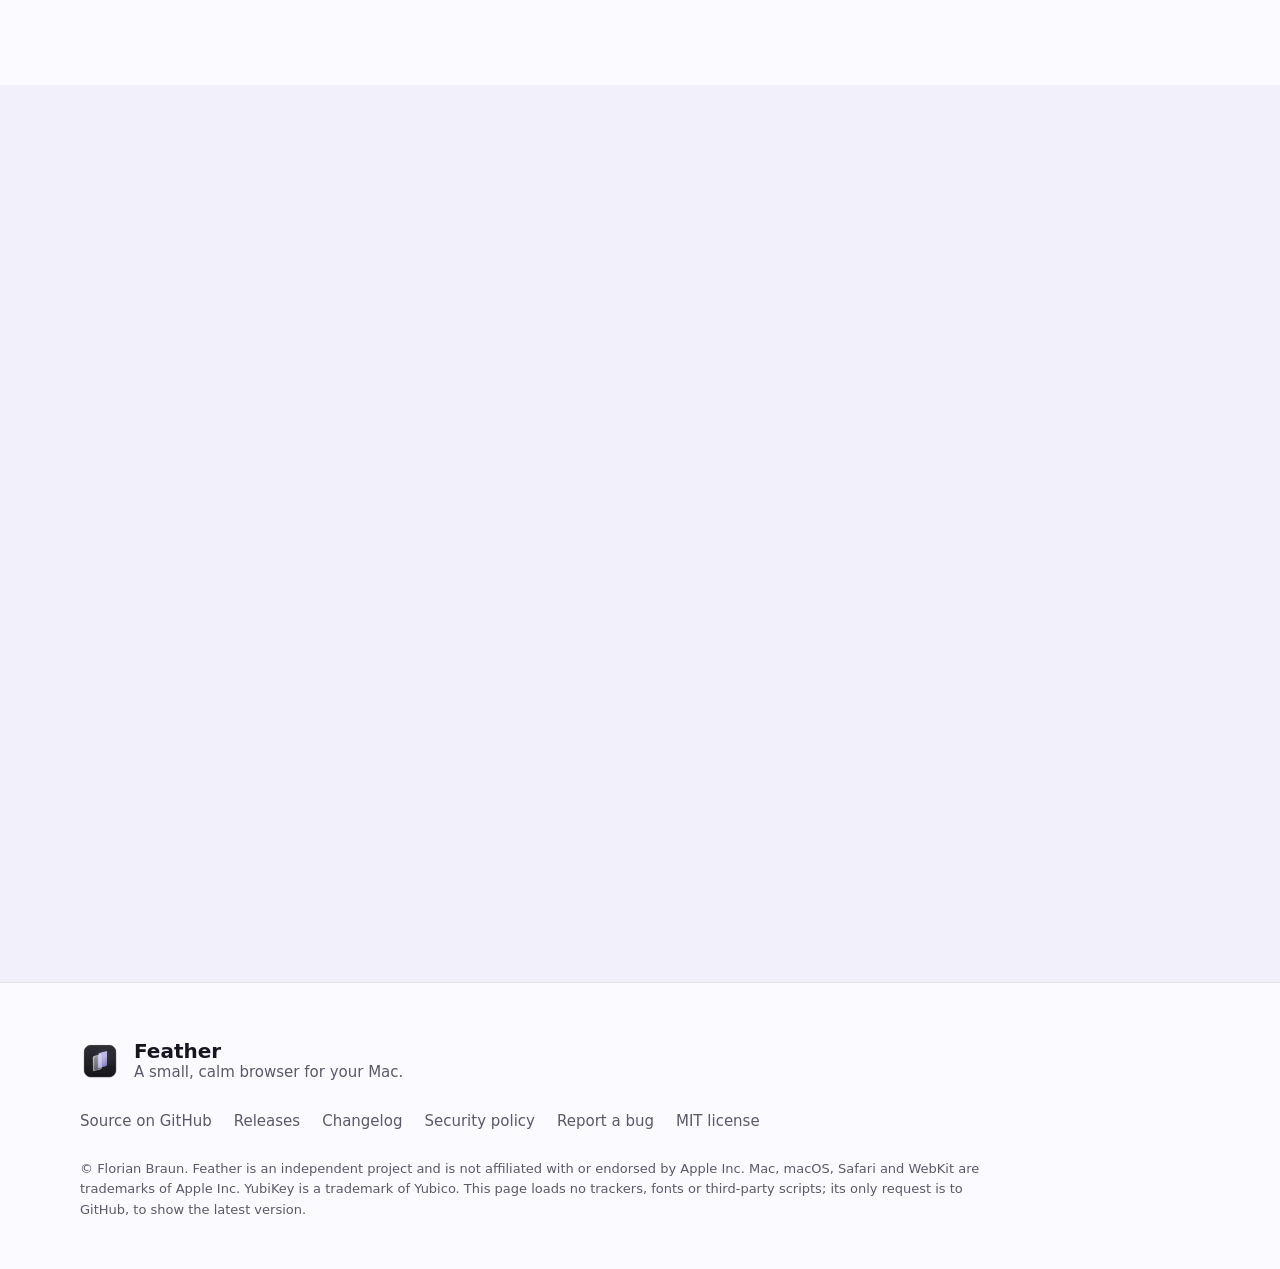
==== commit 7deff7c1: "Content blocking, version 0.1.7, retry unloading for slow pages, docs Ad and tracker blocking from a" ====
--- a/site/index.html
+++ b/site/index.html
@@ -4,19 +4,19 @@
 <meta charset="utf-8">
 <meta name="viewport" content="width=device-width, initial-scale=1">
 <title>Feather: a small, calm browser for your Mac</title>
-<meta name="description" content="Feather is a free, open-source macOS browser built on WebKit, with sidebar tabs, pinned tabs, USB security key support, and sessions designed never to lose your tabs. Early alpha.">
+<meta name="description" content="Feather is a free, open-source macOS browser built on WebKit, with sidebar tabs, tab groups, pinned tabs, USB security key support, and sessions designed never to lose your tabs. Early alpha.">
 <meta http-equiv="Content-Security-Policy" content="default-src 'none'; img-src 'self'; style-src 'self'; script-src 'self'; connect-src https://api.github.com; base-uri 'none'; form-action 'none'">
 <meta name="color-scheme" content="dark light">
 <meta name="theme-color" content="#121216" media="(prefers-color-scheme: dark)">
 <meta name="theme-color" content="#fbfaff" media="(prefers-color-scheme: light)">
-<link rel="canonical" href="https://lumenworksco.github.io/-Feather/">
+<link rel="canonical" href="https://feather.braunf.com/">
 <link rel="icon" type="image/png" sizes="32x32" href="assets/favicon-32.png">
 <link rel="apple-touch-icon" href="assets/apple-touch-icon.png">
 <meta property="og:type" content="website">
 <meta property="og:title" content="Feather: a small, calm browser for your Mac">
 <meta property="og:description" content="Sidebar tabs, quiet animation, and sessions built never to lose your tabs. Free and open source. Early alpha for macOS 14+ on Apple silicon.">
-<meta property="og:url" content="https://lumenworksco.github.io/-Feather/">
-<meta property="og:image" content="https://lumenworksco.github.io/-Feather/assets/og-image.png">
+<meta property="og:url" content="https://feather.braunf.com/">
+<meta property="og:image" content="https://feather.braunf.com/assets/og-image.png">
 <meta property="og:image:width" content="1200">
 <meta property="og:image:height" content="630">
 <meta name="twitter:card" content="summary_large_image">
@@ -101,6 +101,21 @@
         <p>Tabs live in a sidebar. Pinned tabs sit in an icon grid at the top: drag a tab onto it to pin, drag to reorder, drag back to unpin.</p>
       </article>
       <article class="card reveal">
+        <div class="ico"><svg viewBox="0 0 24 24" aria-hidden="true"><rect x="3" y="4" width="18" height="6" rx="2"/><path d="M7 14h14M7 18h14M3 14h.01M3 18h.01"/></svg></div>
+        <h3>Tab groups</h3>
+        <p>Named, colored groups you can drag around. Folding a group unloads its tabs to free memory, and idle groups can fold by themselves.</p>
+      </article>
+      <article class="card reveal">
+        <div class="ico"><svg viewBox="0 0 24 24" aria-hidden="true"><circle cx="11" cy="11" r="6"/><path d="m20 20-4.5-4.5"/></svg></div>
+        <h3>Search tabs</h3>
+        <p>Press <kbd>&#8679;&#8984;A</kbd> and type: jump to an open tab, a bookmark or a page from your history.</p>
+      </article>
+      <article class="card reveal">
+        <div class="ico"><svg viewBox="0 0 24 24" aria-hidden="true"><path d="M4 9v6h4l5 4V5L8 9H4Z"/><path d="M16.5 9a4 4 0 0 1 0 6"/></svg></div>
+        <h3>Sound and blocking</h3>
+        <p>A speaker on tabs that play sound, to mute with a click. A short built-in list blocks well-known ad and tracking requests; it is not a full ad blocker.</p>
+      </article>
+      <article class="card reveal">
         <div class="ico"><svg viewBox="0 0 24 24" aria-hidden="true"><rect x="3" y="7" width="18" height="10" rx="5"/><circle cx="8.5" cy="12" r="1.6"/><path d="M13 12h4"/></svg></div>
         <h3>One address bar</h3>
         <p>URLs and searches in one place. It takes focus on every new tab, and a click selects the whole address so you can just type.</p>
@@ -188,11 +203,11 @@
       <article class="panel good reveal">
         <h3>Works today</h3>
         <ul>
-          <li>Daily browsing with sidebar and pinned tabs</li>
+          <li>Daily browsing with sidebar, pinned tabs and tab groups</li>
           <li>Crash-safe sessions and backups</li>
           <li>USB security keys, with PIN</li>
           <li>Signed in-app updates</li>
-          <li>Bookmarks, history, downloads, find, zoom, print</li>
+          <li>Bookmarks, history, downloads list, find, zoom, print</li>
           <li>Dark and light, with considered motion</li>
         </ul>
       </article>
@@ -201,9 +216,9 @@
         <ul>
           <li>Password manager and AutoFill</li>
           <li>Extensions</li>
-          <li>Ad and tracker blocking</li>
+          <li>A full ad blocker (a short tracker list is built in)</li>
           <li>Private browsing</li>
-          <li>A download list, sync, multiple windows</li>
+          <li>Sync, multiple windows</li>
           <li>Intel Macs (Apple silicon only)</li>
         </ul>
       </article>
@@ -272,7 +287,7 @@
       <details class="reveal"><summary>Is it safe to run an app macOS can&rsquo;t verify?</summary><p>macOS shows that warning because Apple hasn&rsquo;t reviewed the app, not because anything was found wrong with it. The honest answer is that you are trusting an individual developer. You can check the SHA-256 shown above, read every line of the source, or build Feather yourself with the steps above. Updates are signed with a key only the developer holds.</p></details>
       <details class="reveal"><summary>Is it built on Chrome or Firefox?</summary><p>No. Feather uses WebKit, the same engine as Safari, through Apple&rsquo;s own <code>WKWebView</code>. The browser around it is written in Swift and SwiftUI.</p></details>
       <details class="reveal"><summary>What does Feather send over the network?</summary><p>The pages you open. It also downloads the small icon of each site you visit, to show it in your tabs, and asks GitHub for the newest release about once a day (you can switch that off in Settings). The address bar searches Google. There are no analytics, accounts or telemetry. Tabs, history and bookmarks stay on your Mac.</p></details>
-      <details class="reveal"><summary>Will it support extensions or passwords?</summary><p>Not yet. A password manager, ad and tracker blocking, private browsing and extensions are all on the list, in no promised order.</p></details>
+      <details class="reveal"><summary>Will it support extensions or passwords?</summary><p>Not yet. A password manager, a full ad blocker, private browsing and extensions are all on the list, in no promised order.</p></details>
       <details class="reveal"><summary>Why only Apple silicon and macOS 14?</summary><p>It is built and tested on a single Apple silicon Mac, and Feather doesn&rsquo;t offer an Intel build yet. It is meant to run on macOS 14 or later but hasn&rsquo;t been tried on other versions.</p></details>
       <details class="reveal"><summary>Is it lighter than Safari or Chrome?</summary><p>It is designed to be easy on memory, with unloading of tabs you aren&rsquo;t using, but nobody has measured it against other browsers yet. Until that is done, Feather makes no claim.</p></details>
       <details class="reveal"><summary>How do updates work, and can I trust them?</summary><p>Each release carries a manifest signed with a private key kept only by the developer. Feather has the matching public key built in and ignores anything that doesn&rsquo;t verify, so a compromised download page alone can&rsquo;t push an update. A small helper installs it after checking everything again, and rolls back if the new version doesn&rsquo;t start. See the <a href="https://github.com/lumenworksco/-Feather#updates" rel="noopener">README</a> for the details.</p></details>
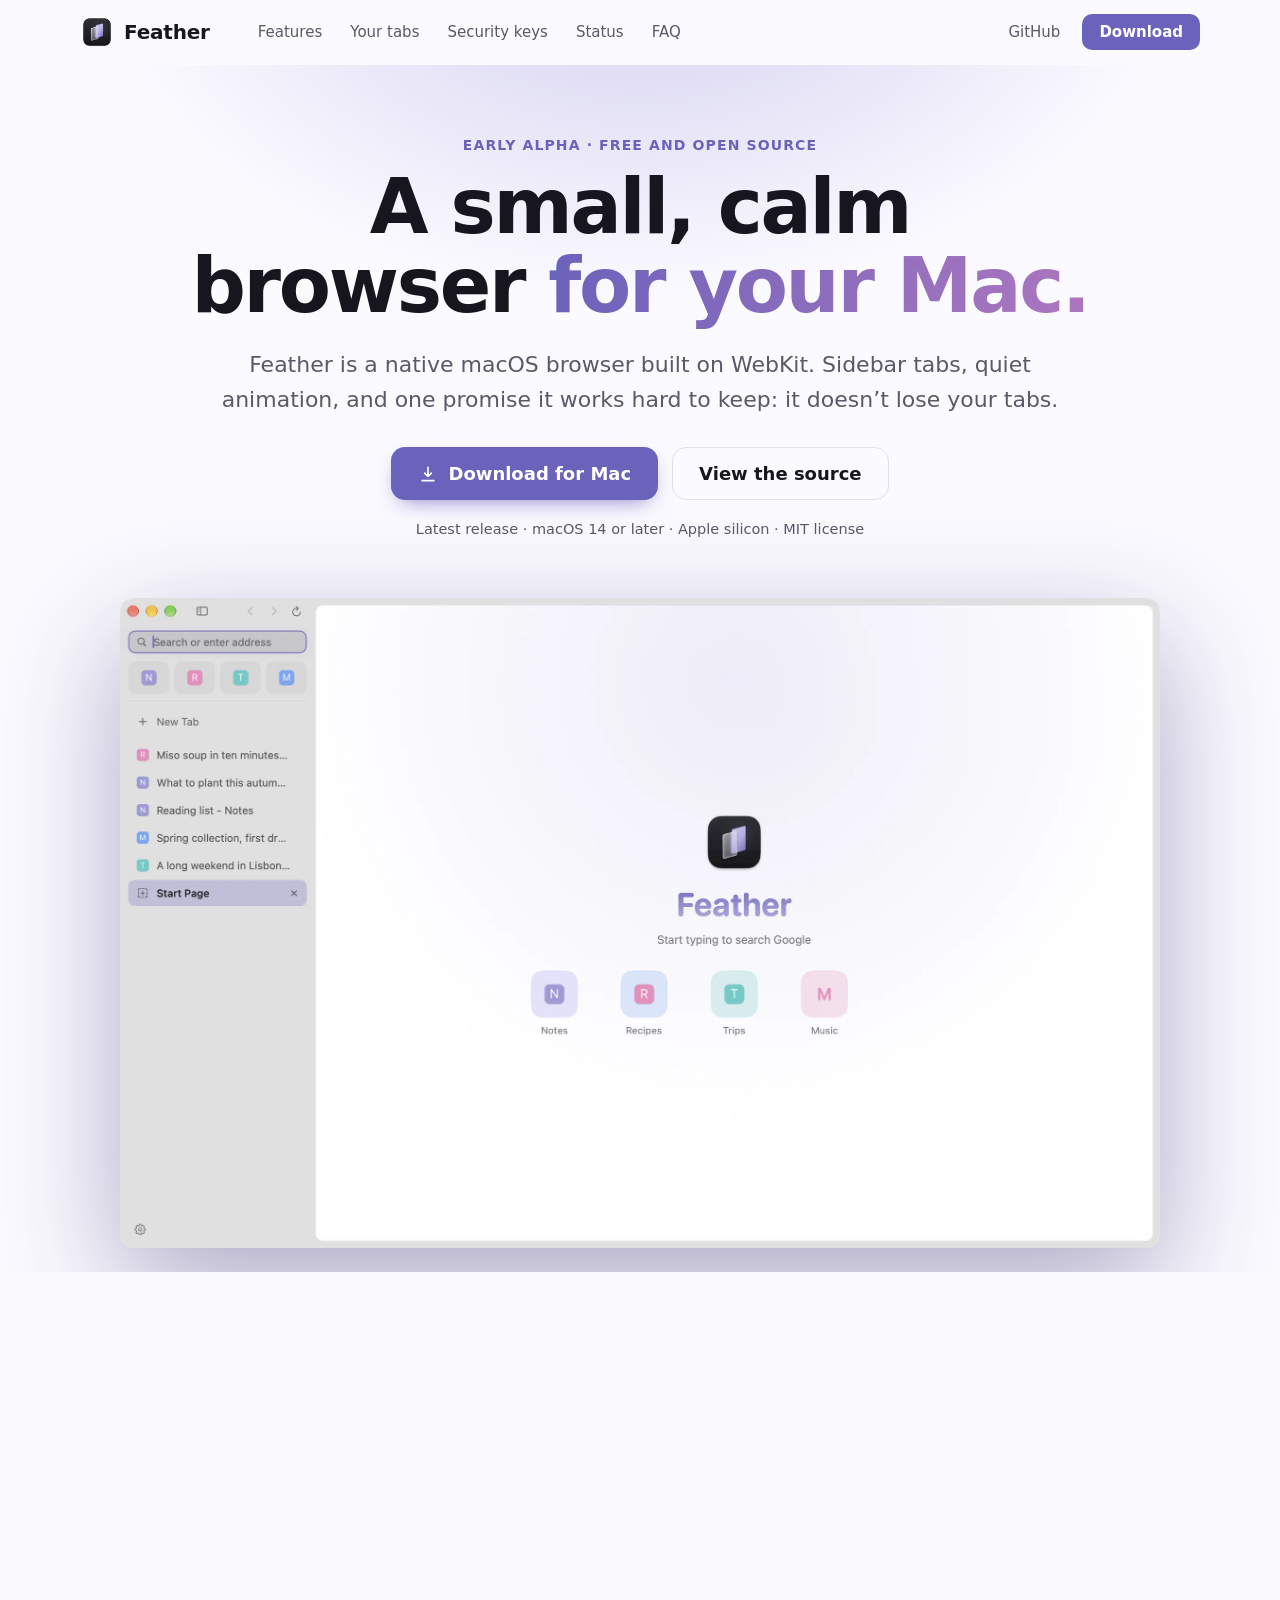
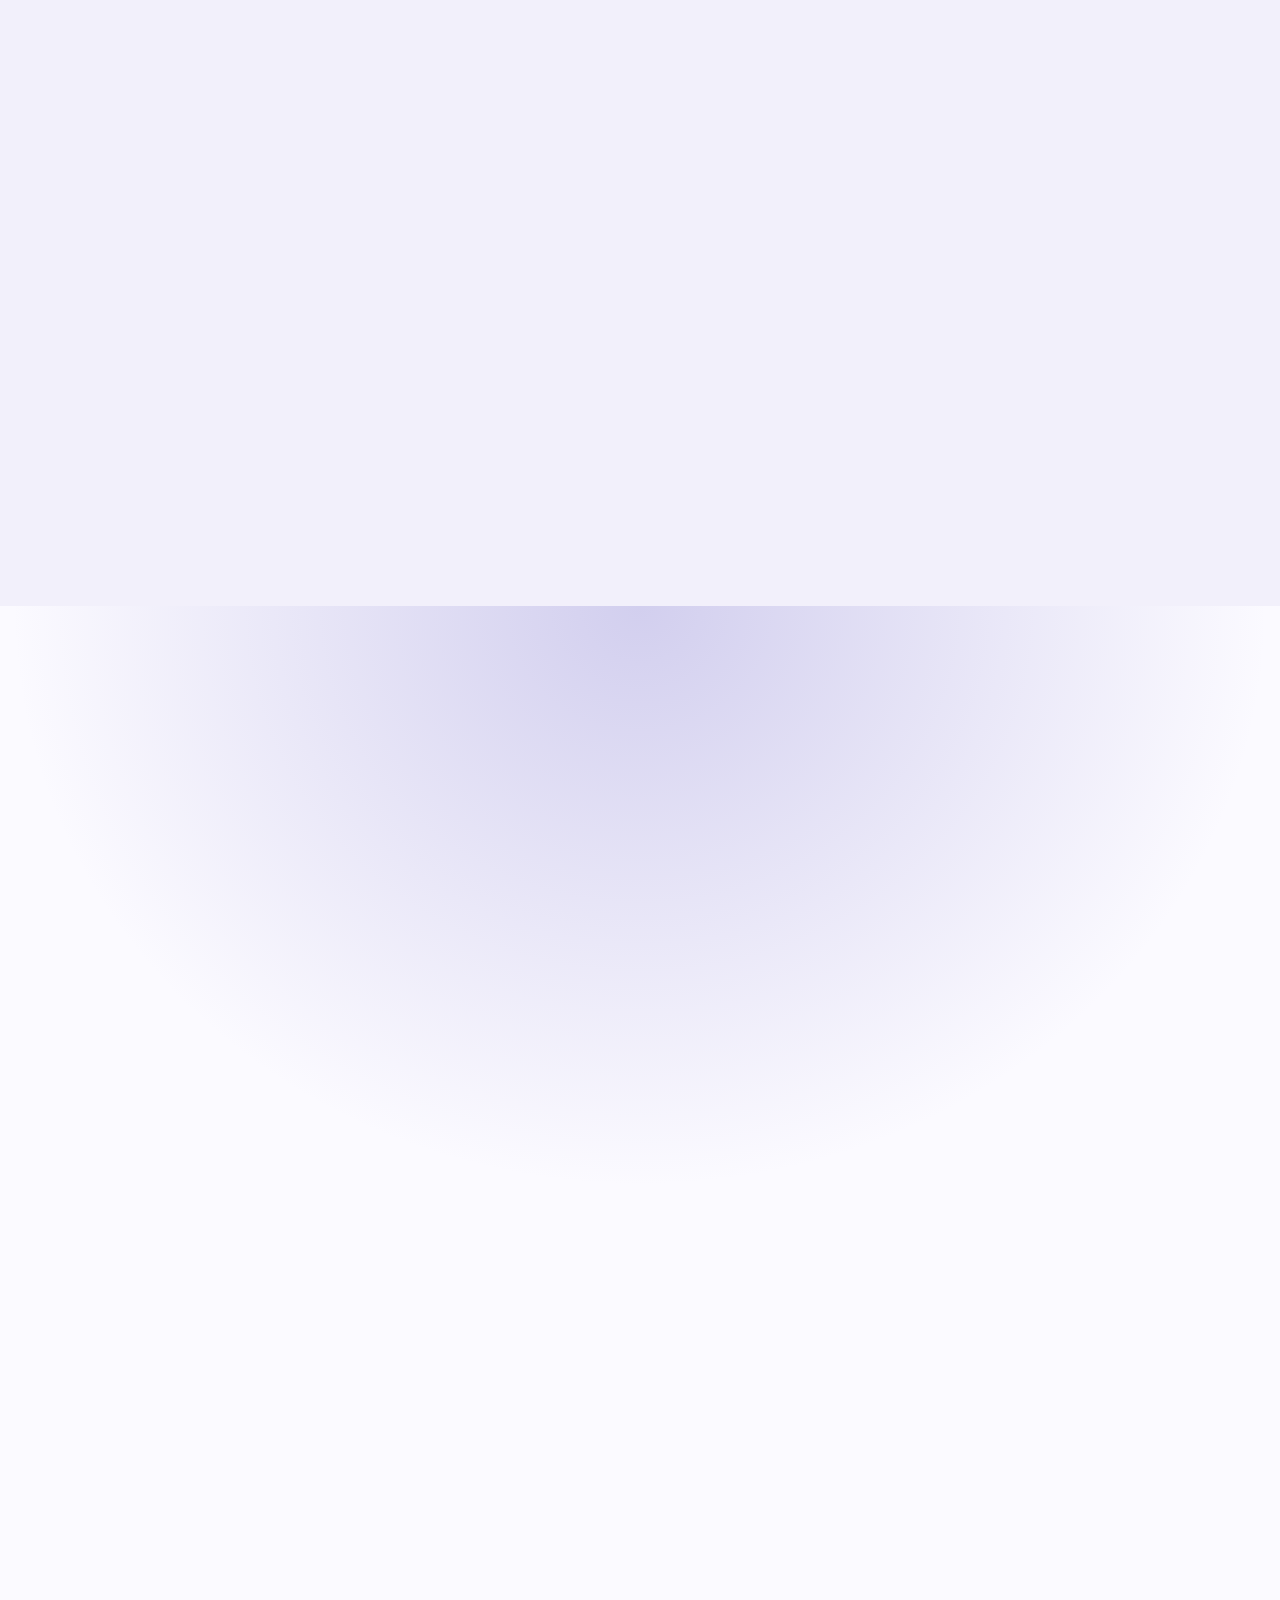
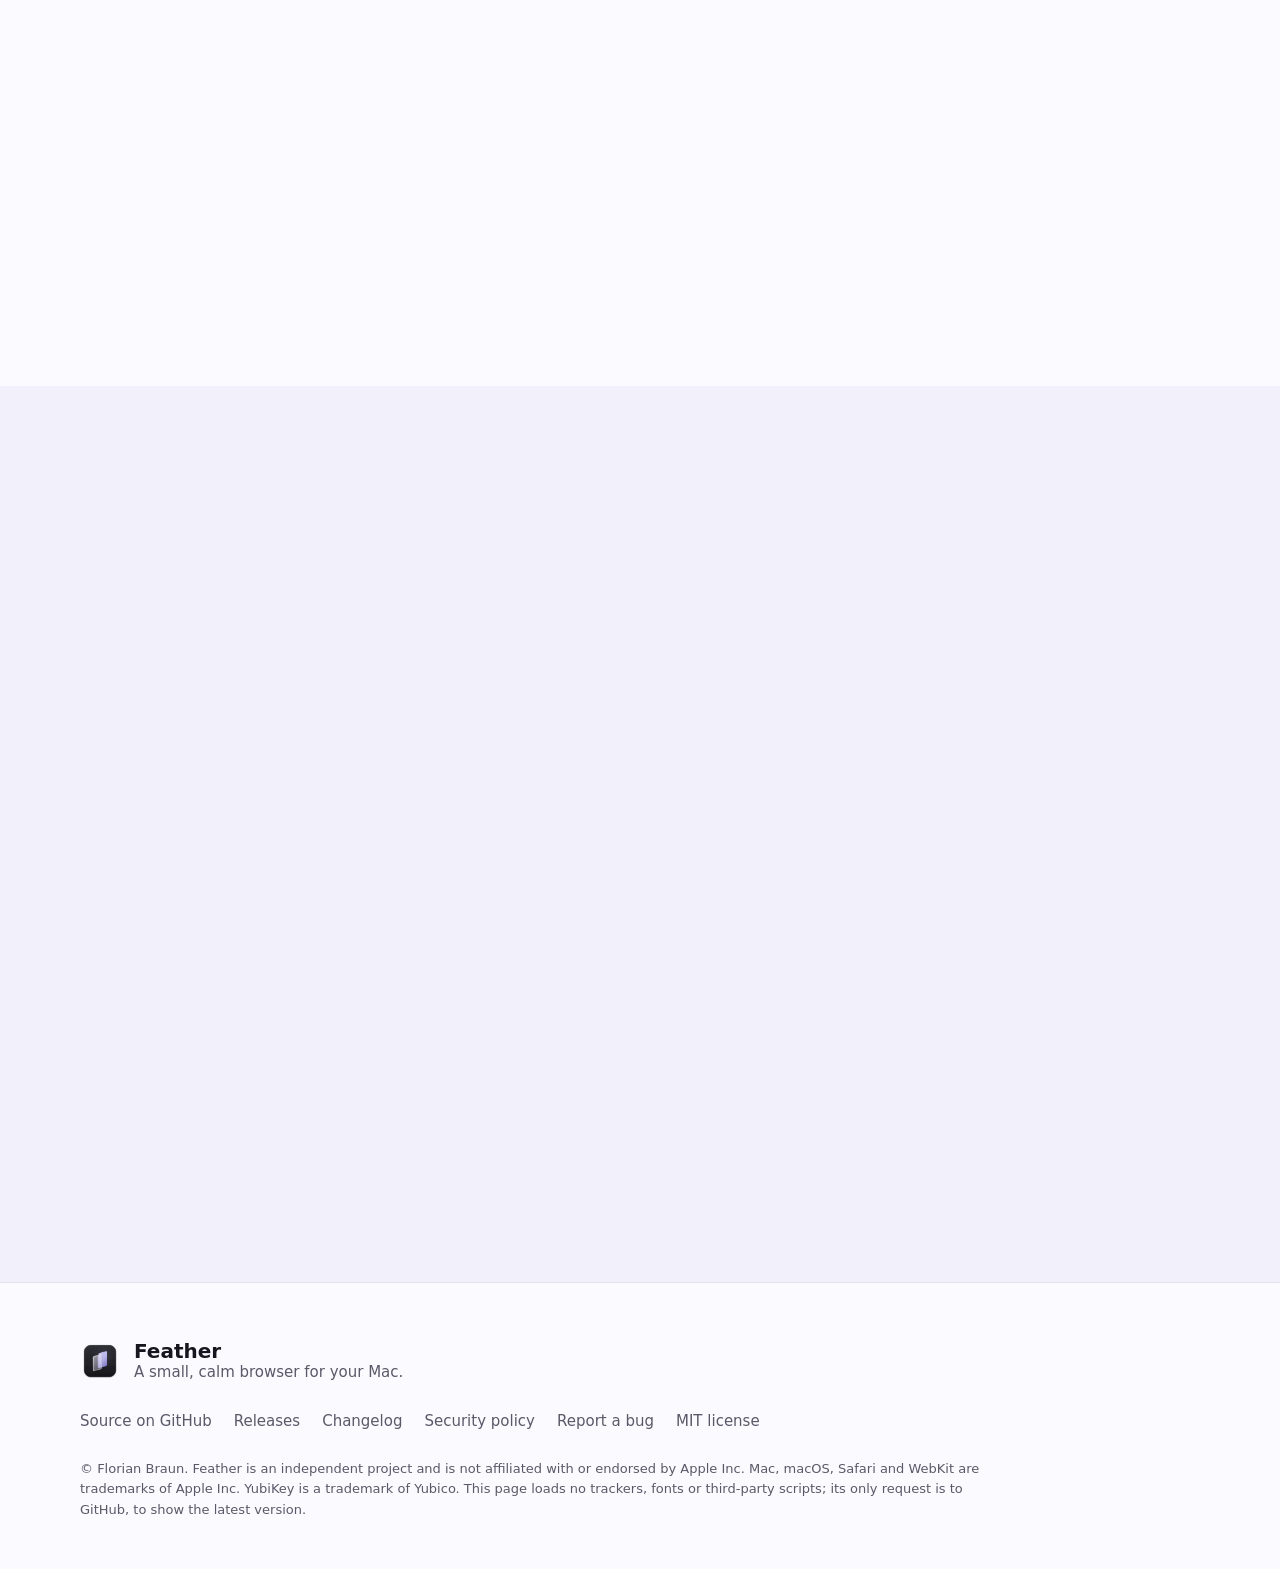
==== commit 8959abb5: "Split view, secure-connections-only, site permissions, bookmarks and history window; docs and versio" ====
--- a/site/index.html
+++ b/site/index.html
@@ -111,6 +111,16 @@
         <p>Press <kbd>&#8679;&#8984;A</kbd> and type: jump to an open tab, a bookmark or a page from your history.</p>
       </article>
       <article class="card reveal">
+        <div class="ico"><svg viewBox="0 0 24 24" aria-hidden="true"><rect x="3" y="5" width="8" height="14" rx="2"/><rect x="13" y="5" width="8" height="14" rx="2"/></svg></div>
+        <h3>Split view</h3>
+        <p>Two pages side by side in one window. Click a page to make it the active one.</p>
+      </article>
+      <article class="card reveal">
+        <div class="ico"><svg viewBox="0 0 24 24" aria-hidden="true"><rect x="5" y="11" width="14" height="9" rx="2"/><path d="M8 11V8a4 4 0 0 1 8 0v3"/></svg></div>
+        <h3>Secure by default</h3>
+        <p>Pages open over https when they can, and Feather asks before camera or microphone use and remembers your answers, which you can review in Settings.</p>
+      </article>
+      <article class="card reveal">
         <div class="ico"><svg viewBox="0 0 24 24" aria-hidden="true"><path d="M4 9v6h4l5 4V5L8 9H4Z"/><path d="M16.5 9a4 4 0 0 1 0 6"/></svg></div>
         <h3>Sound and blocking</h3>
         <p>A speaker on tabs that play sound, to mute with a click. A short built-in list blocks well-known ad and tracking requests; it is not a full ad blocker.</p>
@@ -207,7 +217,7 @@
           <li>Crash-safe sessions and backups</li>
           <li>USB security keys, with PIN</li>
           <li>Signed in-app updates</li>
-          <li>Bookmarks, history, downloads list, find, zoom, print</li>
+          <li>Bookmarks and history windows, downloads list, find, zoom, print</li>
           <li>Dark and light, with considered motion</li>
         </ul>
       </article>
